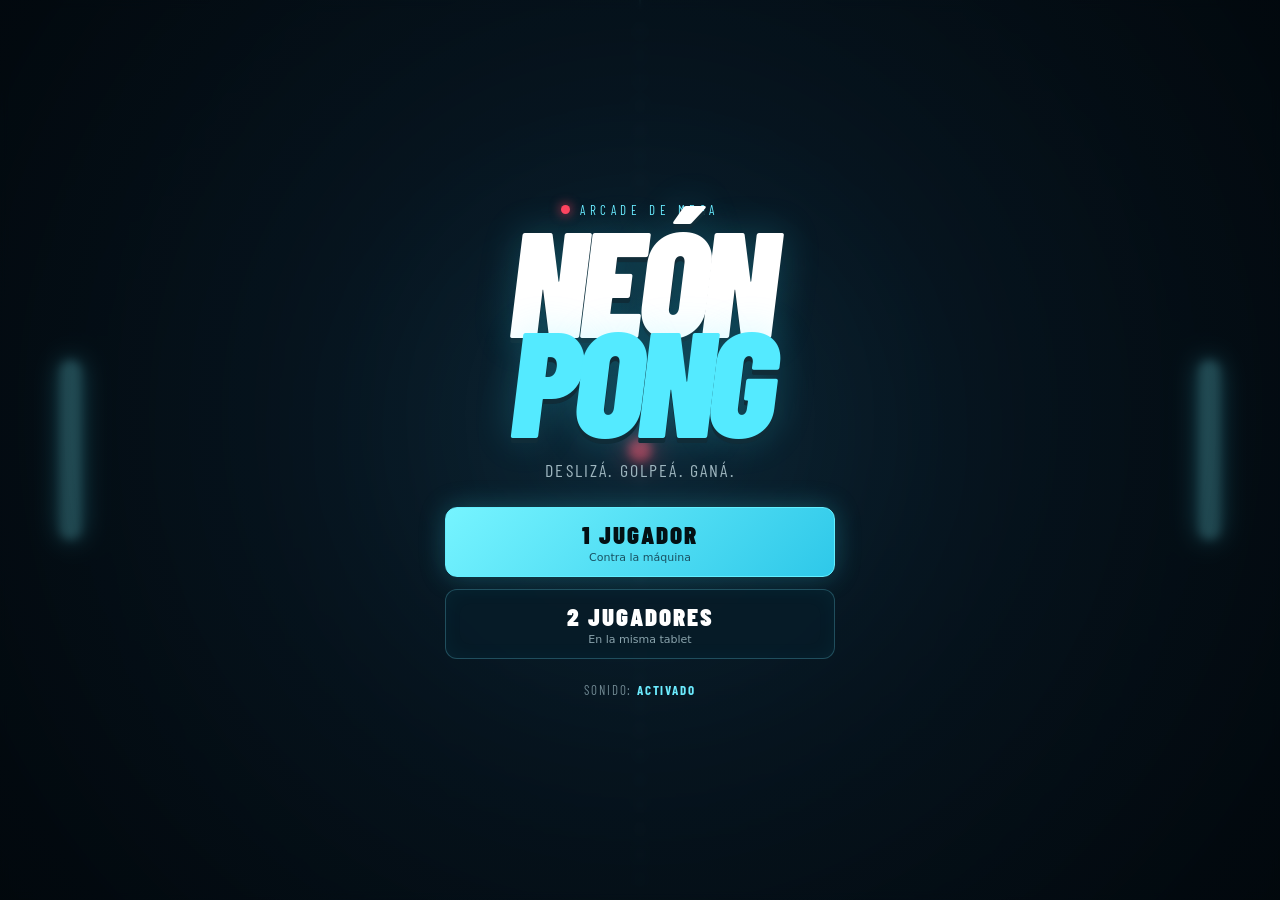
==== index.html @ 07d6f46d "first commit" ====
<!doctype html>
<html lang="es">
  <head>
    <meta charset="UTF-8" />
    <meta name="viewport" content="width=device-width, initial-scale=1, viewport-fit=cover, user-scalable=no" />
    <meta name="theme-color" content="#08131f" />
    <meta name="apple-mobile-web-app-capable" content="yes" />
    <meta name="apple-mobile-web-app-status-bar-style" content="black-translucent" />
    <title>Neón Pong</title>
    <link rel="manifest" href="./manifest.webmanifest" />
    <link rel="icon" href="./icon.svg" type="image/svg+xml" />
    <link rel="stylesheet" href="./styles.css" />
  </head>
  <body>
    <main id="app">
      <canvas id="game" aria-label="Mesa de juego"></canvas>

      <header class="topbar">
        <button id="homeButton" class="icon-button" aria-label="Volver al menú">‹</button>
        <div id="score" class="score" aria-live="polite"><span>0</span><i></i><span>0</span></div>
        <button id="pauseButton" class="icon-button" aria-label="Pausar">Ⅱ</button>
      </header>

      <section id="menu" class="panel visible">
        <div class="brand"><span class="ball-mark"></span><p>ARCADE DE MESA</p></div>
        <h1>NEÓN<br /><em>PONG</em></h1>
        <p class="subtitle">Deslizá. Golpeá. Ganá.</p>
        <div class="actions">
          <button class="mode primary" data-mode="solo"><span>1 JUGADOR</span><small>Contra la máquina</small></button>
          <button class="mode" data-mode="duo"><span>2 JUGADORES</span><small>En la misma tablet</small></button>
        </div>
        <button id="soundButton" class="sound">SONIDO: <b>ACTIVADO</b></button>
      </section>

      <section id="message" class="panel compact" aria-live="assertive">
        <p id="messageEyebrow">PARTIDA EN PAUSA</p>
        <h2 id="messageTitle">Pausa</h2>
        <button id="resumeButton" class="mode primary"><span>CONTINUAR</span></button>
        <button id="menuButton" class="text-button">VOLVER AL MENÚ</button>
      </section>

      <div id="hint" class="hint"><span>DESLIZÁ PARA MOVER</span></div>
    </main>
    <script src="./game.js"></script>
  </body>
</html>
---- styles.css ----
@import url('https://fonts.googleapis.com/css2?family=Barlow+Condensed:ital,wght@0,700;0,900;1,900&display=swap');

:root { color-scheme: dark; font-family: "Barlow Condensed", Impact, sans-serif; }
* { box-sizing: border-box; -webkit-tap-highlight-color: transparent; }
html, body { width: 100%; height: 100%; margin: 0; overflow: hidden; background: #050b12; touch-action: none; }
button { font: inherit; color: inherit; }
#app { position: fixed; inset: 0; overflow: hidden; background: radial-gradient(circle at 50% 48%, #102b3b 0, #08131f 42%, #04090e 100%); }
#app::after { content: ""; position: absolute; inset: 0; pointer-events: none; opacity: .16; background-image: linear-gradient(rgba(255,255,255,.035) 1px, transparent 1px), linear-gradient(90deg, rgba(255,255,255,.035) 1px, transparent 1px); background-size: 32px 32px; }
canvas { position: absolute; width: 100%; height: 100%; display: block; }
.topbar { position: absolute; z-index: 4; top: max(16px, env(safe-area-inset-top)); left: max(18px, env(safe-area-inset-left)); right: max(18px, env(safe-area-inset-right)); display: none; align-items: center; justify-content: space-between; pointer-events: none; }
.playing .topbar { display: flex; }
.icon-button { width: 52px; height: 52px; border: 1px solid rgba(132,237,255,.28); border-radius: 50%; background: rgba(3,15,24,.55); backdrop-filter: blur(8px); font-size: 27px; line-height: 1; pointer-events: auto; }
.score { display: flex; align-items: center; gap: 25px; font-weight: 900; font-size: clamp(36px, 7vw, 64px); line-height: 1; text-shadow: 0 0 18px rgba(52,220,255,.45); }
.score i { width: 1px; height: 38px; background: rgba(166,235,246,.3); }
.panel { position: absolute; z-index: 5; inset: 0; display: none; flex-direction: column; align-items: center; justify-content: center; padding: max(24px, env(safe-area-inset-top)) max(24px, env(safe-area-inset-right)) max(24px, env(safe-area-inset-bottom)) max(24px, env(safe-area-inset-left)); text-align: center; background: radial-gradient(circle at 50% 46%, rgba(10,42,58,.4), rgba(2,8,13,.88)); backdrop-filter: blur(5px); }
.panel.visible { display: flex; }
.brand { display: flex; align-items: center; gap: 10px; color: #6cecff; letter-spacing: .35em; font-size: 13px; }
.brand p { margin: 0; }
.ball-mark { width: 9px; height: 9px; border-radius: 50%; background: #ff425d; box-shadow: 0 0 12px #ff425d; }
h1 { margin: 10px 0 0; font-size: clamp(78px, 15vw, 150px); font-weight: 900; font-style: italic; letter-spacing: -.045em; line-height: .67; text-shadow: 0 5px 0 #102c38, 0 0 38px rgba(54,227,255,.22); }
h1 em { color: #54eaff; font-style: inherit; }
.subtitle { margin: 30px 0 26px; color: #9eb6bf; font-size: 18px; letter-spacing: .12em; text-transform: uppercase; }
.actions { width: min(390px, 86vw); display: grid; gap: 12px; }
.mode { min-height: 70px; padding: 11px 26px; border: 1px solid rgba(108,236,255,.25); border-radius: 12px; background: rgba(8,29,41,.82); box-shadow: inset 0 0 20px rgba(31,189,220,.05); cursor: pointer; }
.mode span { display: block; font-size: 25px; font-weight: 900; letter-spacing: .08em; }
.mode small { display: block; margin-top: 2px; color: #8aa4ad; font-family: system-ui, sans-serif; font-size: 11px; }
.mode.primary { color: #031014; border-color: #63efff; background: linear-gradient(135deg, #76f4ff, #2ec8e9); box-shadow: 0 0 26px rgba(57,220,245,.26); }
.mode.primary small { color: #195162; }
.sound, .text-button { margin-top: 22px; border: 0; background: none; color: #718993; letter-spacing: .14em; font-size: 13px; }
.sound b { color: #6cecff; }
.compact h2 { margin: 4px 0 30px; font-size: clamp(60px, 10vw, 100px); font-style: italic; text-transform: uppercase; }
.compact > p { color: #67eafa; letter-spacing: .3em; margin: 0; }
.compact .mode { width: min(340px, 80vw); }
.hint { position: absolute; z-index: 3; left: 50%; bottom: max(22px, env(safe-area-inset-bottom)); transform: translateX(-50%); display: none; color: rgba(166,231,241,.52); font-size: 13px; letter-spacing: .18em; white-space: nowrap; transition: opacity .5s; }
.playing .hint { display: block; }
@media (max-height: 600px) { h1 { font-size: 70px; } .subtitle { margin: 18px 0; } .mode { min-height: 58px; } }
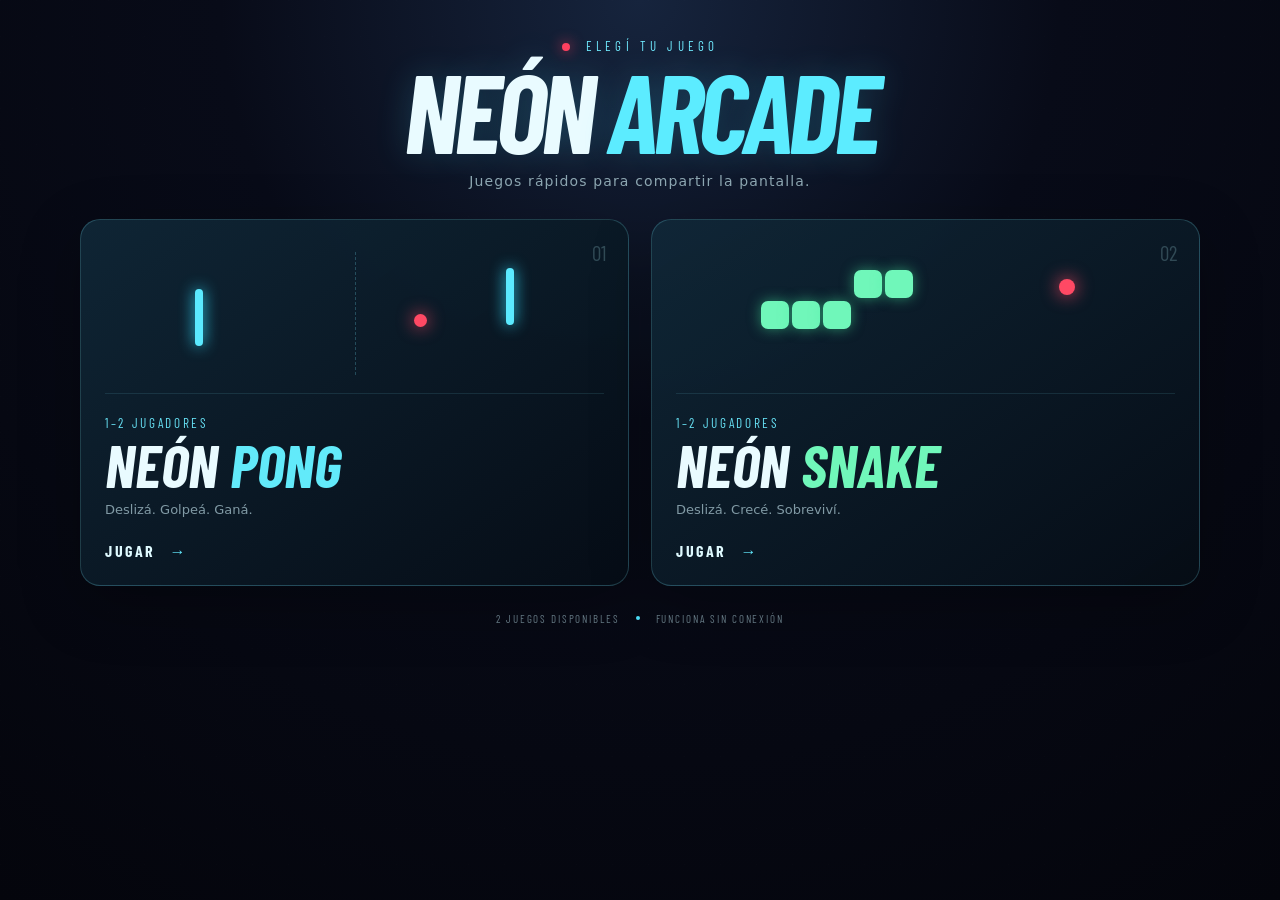
==== commit 9d3aeaa6: "snake" ====
--- a/index.html
+++ b/index.html
@@ -3,44 +3,40 @@
   <head>
     <meta charset="UTF-8" />
     <meta name="viewport" content="width=device-width, initial-scale=1, viewport-fit=cover, user-scalable=no" />
-    <meta name="theme-color" content="#08131f" />
+    <meta name="theme-color" content="#080b18" />
     <meta name="apple-mobile-web-app-capable" content="yes" />
     <meta name="apple-mobile-web-app-status-bar-style" content="black-translucent" />
-    <title>Neón Pong</title>
+    <title>Neón Arcade</title>
     <link rel="manifest" href="./manifest.webmanifest" />
     <link rel="icon" href="./icon.svg" type="image/svg+xml" />
-    <link rel="stylesheet" href="./styles.css" />
+    <link rel="stylesheet" href="./arcade.css" />
   </head>
   <body>
-    <main id="app">
-      <canvas id="game" aria-label="Mesa de juego"></canvas>
-
-      <header class="topbar">
-        <button id="homeButton" class="icon-button" aria-label="Volver al menú">‹</button>
-        <div id="score" class="score" aria-live="polite"><span>0</span><i></i><span>0</span></div>
-        <button id="pauseButton" class="icon-button" aria-label="Pausar">Ⅱ</button>
+    <main class="arcade">
+      <header class="hero">
+        <div class="eyebrow"><span></span> ELEGÍ TU JUEGO</div>
+        <h1>NEÓN <em>ARCADE</em></h1>
+        <p>Juegos rápidos para compartir la pantalla.</p>
       </header>
 
-      <section id="menu" class="panel visible">
-        <div class="brand"><span class="ball-mark"></span><p>ARCADE DE MESA</p></div>
-        <h1>NEÓN<br /><em>PONG</em></h1>
-        <p class="subtitle">Deslizá. Golpeá. Ganá.</p>
-        <div class="actions">
-          <button class="mode primary" data-mode="solo"><span>1 JUGADOR</span><small>Contra la máquina</small></button>
-          <button class="mode" data-mode="duo"><span>2 JUGADORES</span><small>En la misma tablet</small></button>
-        </div>
-        <button id="soundButton" class="sound">SONIDO: <b>ACTIVADO</b></button>
+      <section class="games" aria-label="Juegos disponibles">
+        <a class="game-card pong" href="./pong.html">
+          <span class="number">01</span>
+          <div class="preview" aria-hidden="true"><i class="paddle left"></i><i class="ball"></i><i class="paddle right"></i></div>
+          <div class="info"><small>1–2 JUGADORES</small><h2>NEÓN <em>PONG</em></h2><p>Deslizá. Golpeá. Ganá.</p></div>
+          <b>JUGAR <span>→</span></b>
+        </a>
+
+        <a class="game-card snake" href="./snake.html">
+          <span class="number">02</span>
+          <div class="preview" aria-hidden="true"><i></i><i></i><i></i><i></i><i></i><strong></strong></div>
+          <div class="info"><small>1–2 JUGADORES</small><h2>NEÓN <em>SNAKE</em></h2><p>Deslizá. Crecé. Sobreviví.</p></div>
+          <b>JUGAR <span>→</span></b>
+        </a>
       </section>
 
-      <section id="message" class="panel compact" aria-live="assertive">
-        <p id="messageEyebrow">PARTIDA EN PAUSA</p>
-        <h2 id="messageTitle">Pausa</h2>
-        <button id="resumeButton" class="mode primary"><span>CONTINUAR</span></button>
-        <button id="menuButton" class="text-button">VOLVER AL MENÚ</button>
-      </section>
-
-      <div id="hint" class="hint"><span>DESLIZÁ PARA MOVER</span></div>
+      <footer><span>2 JUEGOS DISPONIBLES</span><i></i><span>FUNCIONA SIN CONEXIÓN</span></footer>
     </main>
-    <script src="./game.js"></script>
+    <script>if ('serviceWorker' in navigator) addEventListener('load', () => navigator.serviceWorker.register('./sw.js'));</script>
   </body>
 </html>
--- a/arcade.css
+++ b/arcade.css
@@ -0,0 +1,36 @@
+@import url('https://fonts.googleapis.com/css2?family=Barlow+Condensed:ital,wght@0,700;0,900;1,900&display=swap');
+:root { color-scheme: dark; font-family: "Barlow Condensed", Impact, sans-serif; }
+* { box-sizing: border-box; -webkit-tap-highlight-color: transparent; }
+html, body { min-height: 100%; margin: 0; background: #050711; }
+body { color: #e9fbff; background: radial-gradient(circle at 50% 0, #16243d 0, #080b18 38%, #04050c 100%); }
+.arcade { min-height: 100vh; padding: max(38px, env(safe-area-inset-top)) max(24px, env(safe-area-inset-right)) max(30px, env(safe-area-inset-bottom)) max(24px, env(safe-area-inset-left)); overflow: hidden; position: relative; }
+.arcade::before { content: ""; position: fixed; inset: 0; opacity: .18; pointer-events: none; background-image: linear-gradient(rgba(255,255,255,.04) 1px, transparent 1px), linear-gradient(90deg,rgba(255,255,255,.04) 1px,transparent 1px); background-size: 36px 36px; }
+.hero, .games, footer { position: relative; z-index: 1; width: min(1120px, 100%); margin-inline: auto; }
+.hero { text-align: center; }
+.eyebrow { color: #70ebff; font-size: 13px; letter-spacing: .32em; }
+.eyebrow span { display: inline-block; width: 8px; height: 8px; margin-right: 9px; border-radius: 50%; background: #ff405f; box-shadow: 0 0 14px #ff405f; }
+h1 { margin: 4px 0 0; font-size: clamp(58px, 10vw, 110px); font-style: italic; line-height: .95; letter-spacing: -.045em; text-shadow: 0 0 34px rgba(70,220,255,.2); }
+h1 em { color: #5cecff; font-style: inherit; }
+.hero p { margin: 10px 0 30px; color: #8da7b2; font: 14px system-ui, sans-serif; letter-spacing: .08em; }
+.games { display: grid; grid-template-columns: repeat(2, minmax(0, 1fr)); gap: 22px; }
+.game-card { position: relative; min-height: 360px; padding: 24px; overflow: hidden; color: inherit; text-decoration: none; border: 1px solid rgba(119,226,244,.22); border-radius: 20px; background: linear-gradient(145deg,rgba(16,40,56,.92),rgba(6,13,22,.95)); box-shadow: 0 18px 60px rgba(0,0,0,.28); transition: transform .2s, border-color .2s; }
+.game-card:active { transform: scale(.985); }
+.game-card:hover { border-color: rgba(106,235,255,.65); transform: translateY(-3px); }
+.number { position: absolute; top: 20px; right: 22px; color: rgba(168,224,233,.25); font-size: 21px; }
+.preview { height: 150px; position: relative; margin-bottom: 18px; border-bottom: 1px solid rgba(117,220,239,.12); }
+.pong .preview::after { content: ""; position: absolute; left: 50%; top: 8px; bottom: 18px; border-left: 1px dashed rgba(113,223,242,.25); }
+.paddle { position: absolute; top: 45px; width: 8px; height: 57px; border-radius: 4px; background: #5beaff; box-shadow: 0 0 15px #31d8f5; }
+.paddle.left { left: 18%; }.paddle.right { right: 18%; top: 24px; }
+.ball { position: absolute; left: 62%; top: 70px; width: 13px; height: 13px; border-radius: 50%; background: #ff4964; box-shadow: 0 0 17px #ff4964; }
+.snake .preview i { position: absolute; width: 28px; height: 28px; border-radius: 7px; background: #70f7ba; box-shadow: 0 0 13px rgba(68,240,161,.5); top: 57px; }
+.snake .preview i:nth-child(1){left:17%}.snake .preview i:nth-child(2){left:calc(17% + 31px)}.snake .preview i:nth-child(3){left:calc(17% + 62px)}.snake .preview i:nth-child(4){left:calc(17% + 93px);top:26px}.snake .preview i:nth-child(5){left:calc(17% + 124px);top:26px}
+.snake .preview strong { position:absolute; right:20%; top:35px; width:16px; height:16px; border-radius:50%; background:#ff4964; box-shadow:0 0 18px #ff4964; }
+.info small { color: #66dff3; letter-spacing: .2em; }
+h2 { margin: 3px 0; font-size: clamp(38px, 5vw, 60px); font-style: italic; line-height: 1; }
+h2 em { color: #62eafa; font-style: inherit; }
+.snake h2 em { color: #70f7ba; }
+.info p { margin: 8px 0 24px; color: #819aa5; font: 13px system-ui, sans-serif; }
+.game-card > b { letter-spacing: .16em; color: #dffaff; }.game-card > b span { color:#63eaff; margin-left:8px; }
+footer { display:flex; justify-content:center; align-items:center; gap:16px; margin-top:26px; color:#637781; font-size:11px; letter-spacing:.17em; }
+footer i { width:4px; height:4px; border-radius:50%; background:#4bdcf5; }
+@media (max-width: 680px) { .arcade { padding-inline: 16px; } .games { grid-template-columns: 1fr; } .game-card { min-height: 310px; } .preview { height: 115px; } footer { flex-wrap: wrap; } }
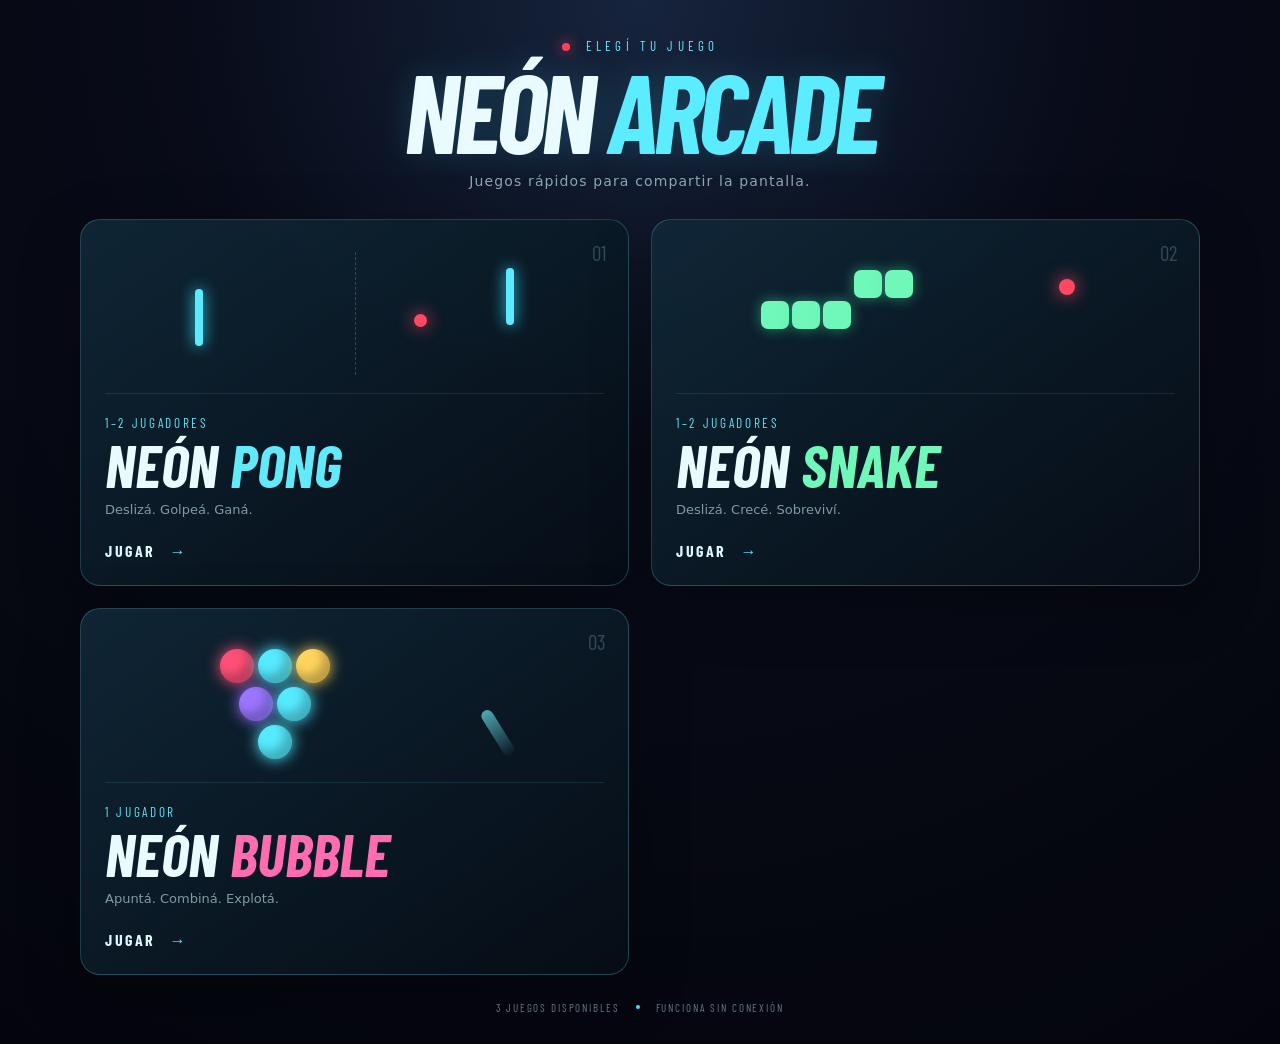
==== commit d442c632: "shotter" ====
--- a/index.html
+++ b/index.html
@@ -20,22 +20,29 @@
       </header>
 
       <section class="games" aria-label="Juegos disponibles">
-        <a class="game-card pong" href="./pong.html">
+        <a class="game-card pong" href="./pong/">
           <span class="number">01</span>
           <div class="preview" aria-hidden="true"><i class="paddle left"></i><i class="ball"></i><i class="paddle right"></i></div>
           <div class="info"><small>1–2 JUGADORES</small><h2>NEÓN <em>PONG</em></h2><p>Deslizá. Golpeá. Ganá.</p></div>
           <b>JUGAR <span>→</span></b>
         </a>
 
-        <a class="game-card snake" href="./snake.html">
+        <a class="game-card snake" href="./snake/">
           <span class="number">02</span>
           <div class="preview" aria-hidden="true"><i></i><i></i><i></i><i></i><i></i><strong></strong></div>
           <div class="info"><small>1–2 JUGADORES</small><h2>NEÓN <em>SNAKE</em></h2><p>Deslizá. Crecé. Sobreviví.</p></div>
           <b>JUGAR <span>→</span></b>
         </a>
+
+        <a class="game-card bubble" href="./bubble/">
+          <span class="number">03</span>
+          <div class="preview" aria-hidden="true"><i></i><i></i><i></i><i></i><i></i><i></i><strong></strong></div>
+          <div class="info"><small>1 JUGADOR</small><h2>NEÓN <em>BUBBLE</em></h2><p>Apuntá. Combiná. Explotá.</p></div>
+          <b>JUGAR <span>→</span></b>
+        </a>
       </section>
 
-      <footer><span>2 JUEGOS DISPONIBLES</span><i></i><span>FUNCIONA SIN CONEXIÓN</span></footer>
+      <footer><span>3 JUEGOS DISPONIBLES</span><i></i><span>FUNCIONA SIN CONEXIÓN</span></footer>
     </main>
     <script>if ('serviceWorker' in navigator) addEventListener('load', () => navigator.serviceWorker.register('./sw.js'));</script>
   </body>
--- a/arcade.css
+++ b/arcade.css
@@ -25,6 +25,10 @@
 .snake .preview i { position: absolute; width: 28px; height: 28px; border-radius: 7px; background: #70f7ba; box-shadow: 0 0 13px rgba(68,240,161,.5); top: 57px; }
 .snake .preview i:nth-child(1){left:17%}.snake .preview i:nth-child(2){left:calc(17% + 31px)}.snake .preview i:nth-child(3){left:calc(17% + 62px)}.snake .preview i:nth-child(4){left:calc(17% + 93px);top:26px}.snake .preview i:nth-child(5){left:calc(17% + 124px);top:26px}
 .snake .preview strong { position:absolute; right:20%; top:35px; width:16px; height:16px; border-radius:50%; background:#ff4964; box-shadow:0 0 18px #ff4964; }
+.bubble .preview i { position:absolute; width:34px; height:34px; border-radius:50%; box-shadow:inset -7px -8px 10px rgba(0,0,0,.25),0 0 15px currentColor; }
+.bubble .preview i:nth-child(1){left:23%;top:16px;color:#ff4f78;background:currentColor}.bubble .preview i:nth-child(2){left:calc(23% + 38px);top:16px;color:#56eaff;background:currentColor}.bubble .preview i:nth-child(3){left:calc(23% + 76px);top:16px;color:#ffd35c;background:currentColor}.bubble .preview i:nth-child(4){left:calc(23% + 19px);top:54px;color:#9b75ff;background:currentColor}.bubble .preview i:nth-child(5){left:calc(23% + 57px);top:54px;color:#56eaff;background:currentColor}.bubble .preview i:nth-child(6){left:calc(23% + 38px);top:92px;color:#56eaff;background:currentColor}
+.bubble .preview strong { position:absolute; right:20%; bottom:23px; width:12px; height:52px; transform:rotate(-32deg); border-radius:10px; background:linear-gradient(#75f3ff,transparent); opacity:.65; }
+.bubble h2 em { color:#ff6db0; }
 .info small { color: #66dff3; letter-spacing: .2em; }
 h2 { margin: 3px 0; font-size: clamp(38px, 5vw, 60px); font-style: italic; line-height: 1; }
 h2 em { color: #62eafa; font-style: inherit; }
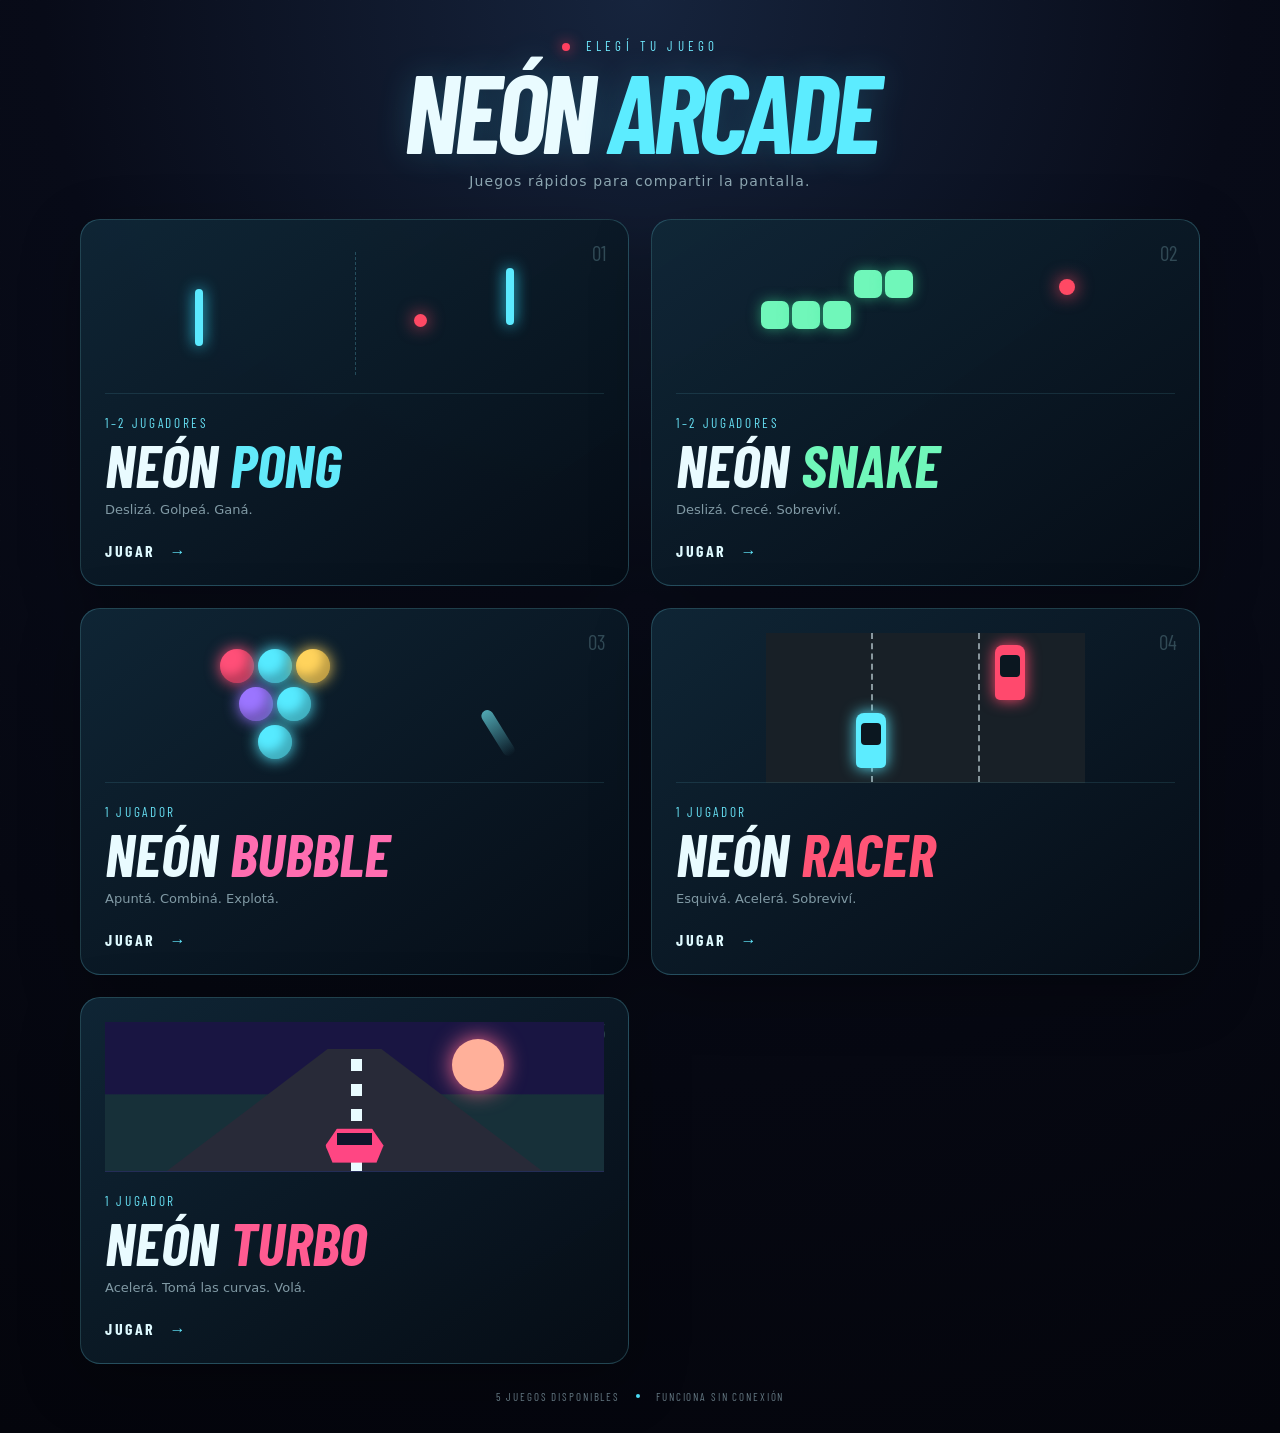
==== commit 8dff4ca5: "autos" ====
--- a/index.html
+++ b/index.html
@@ -40,9 +40,23 @@
           <div class="info"><small>1 JUGADOR</small><h2>NEÓN <em>BUBBLE</em></h2><p>Apuntá. Combiná. Explotá.</p></div>
           <b>JUGAR <span>→</span></b>
         </a>
+
+        <a class="game-card racer" href="./racer/">
+          <span class="number">04</span>
+          <div class="preview" aria-hidden="true"><span class="road"></span><i class="car player"></i><i class="car rival"></i></div>
+          <div class="info"><small>1 JUGADOR</small><h2>NEÓN <em>RACER</em></h2><p>Esquivá. Acelerá. Sobreviví.</p></div>
+          <b>JUGAR <span>→</span></b>
+        </a>
+
+        <a class="game-card turbo" href="./turbo/">
+          <span class="number">05</span>
+          <div class="preview" aria-hidden="true"><span class="sun"></span><span class="turbo-road"></span><i class="turbo-car"></i></div>
+          <div class="info"><small>1 JUGADOR</small><h2>NEÓN <em>TURBO</em></h2><p>Acelerá. Tomá las curvas. Volá.</p></div>
+          <b>JUGAR <span>→</span></b>
+        </a>
       </section>
 
-      <footer><span>3 JUEGOS DISPONIBLES</span><i></i><span>FUNCIONA SIN CONEXIÓN</span></footer>
+      <footer><span>5 JUEGOS DISPONIBLES</span><i></i><span>FUNCIONA SIN CONEXIÓN</span></footer>
     </main>
     <script>if ('serviceWorker' in navigator) addEventListener('load', () => navigator.serviceWorker.register('./sw.js'));</script>
   </body>
--- a/arcade.css
+++ b/arcade.css
@@ -29,6 +29,20 @@
 .bubble .preview i:nth-child(1){left:23%;top:16px;color:#ff4f78;background:currentColor}.bubble .preview i:nth-child(2){left:calc(23% + 38px);top:16px;color:#56eaff;background:currentColor}.bubble .preview i:nth-child(3){left:calc(23% + 76px);top:16px;color:#ffd35c;background:currentColor}.bubble .preview i:nth-child(4){left:calc(23% + 19px);top:54px;color:#9b75ff;background:currentColor}.bubble .preview i:nth-child(5){left:calc(23% + 57px);top:54px;color:#56eaff;background:currentColor}.bubble .preview i:nth-child(6){left:calc(23% + 38px);top:92px;color:#56eaff;background:currentColor}
 .bubble .preview strong { position:absolute; right:20%; bottom:23px; width:12px; height:52px; transform:rotate(-32deg); border-radius:10px; background:linear-gradient(#75f3ff,transparent); opacity:.65; }
 .bubble h2 em { color:#ff6db0; }
+.racer .preview { overflow:hidden; background:linear-gradient(90deg,transparent 18%,#182027 18%,#182027 82%,transparent 82%); }
+.racer .road { position:absolute; inset:0 39%; border-left:2px dashed rgba(230,250,255,.55); border-right:2px dashed rgba(230,250,255,.55); }
+.racer .car { position:absolute; width:30px; height:55px; border-radius:8px 8px 5px 5px; box-shadow:0 0 15px currentColor; }
+.racer .car::before { content:""; position:absolute; inset:10px 5px 23px; border-radius:4px; background:#0b1720; }
+.racer .car.player { left:36%; bottom:14px; color:#5cecff; background:currentColor; }
+.racer .car.rival { right:30%; top:12px; color:#ff496d; background:currentColor; }
+.racer h2 em { color:#ff5476; }
+.turbo .preview { overflow:hidden; background:linear-gradient(#191542 0 48%,#173039 49%); }
+.turbo .sun { position:absolute; width:52px; height:52px; right:20%; top:17px; border-radius:50%; background:#ffb09a; box-shadow:0 0 22px #ff6b8f; }
+.turbo-road { position:absolute; left:12%; right:12%; bottom:-2px; height:83%; background:#282a38; clip-path:polygon(43% 0,57% 0,100% 100%,0 100%); }
+.turbo-road::before { content:""; position:absolute; left:49%; top:8%; width:3%; height:92%; background:repeating-linear-gradient(#e9fbff 0 12px,transparent 12px 25px); }
+.turbo-car { position:absolute; left:calc(50% - 29px); bottom:8px; width:58px; height:34px; background:#ff4683; clip-path:polygon(20% 0,80% 0,100% 50%,88% 100%,12% 100%,0 50%); box-shadow:0 0 18px #ff4683; }
+.turbo-car::before { content:""; position:absolute; left:20%; right:20%; top:14%; height:35%; background:#11152b; }
+.turbo h2 em { color:#ff5b91; }
 .info small { color: #66dff3; letter-spacing: .2em; }
 h2 { margin: 3px 0; font-size: clamp(38px, 5vw, 60px); font-style: italic; line-height: 1; }
 h2 em { color: #62eafa; font-style: inherit; }
